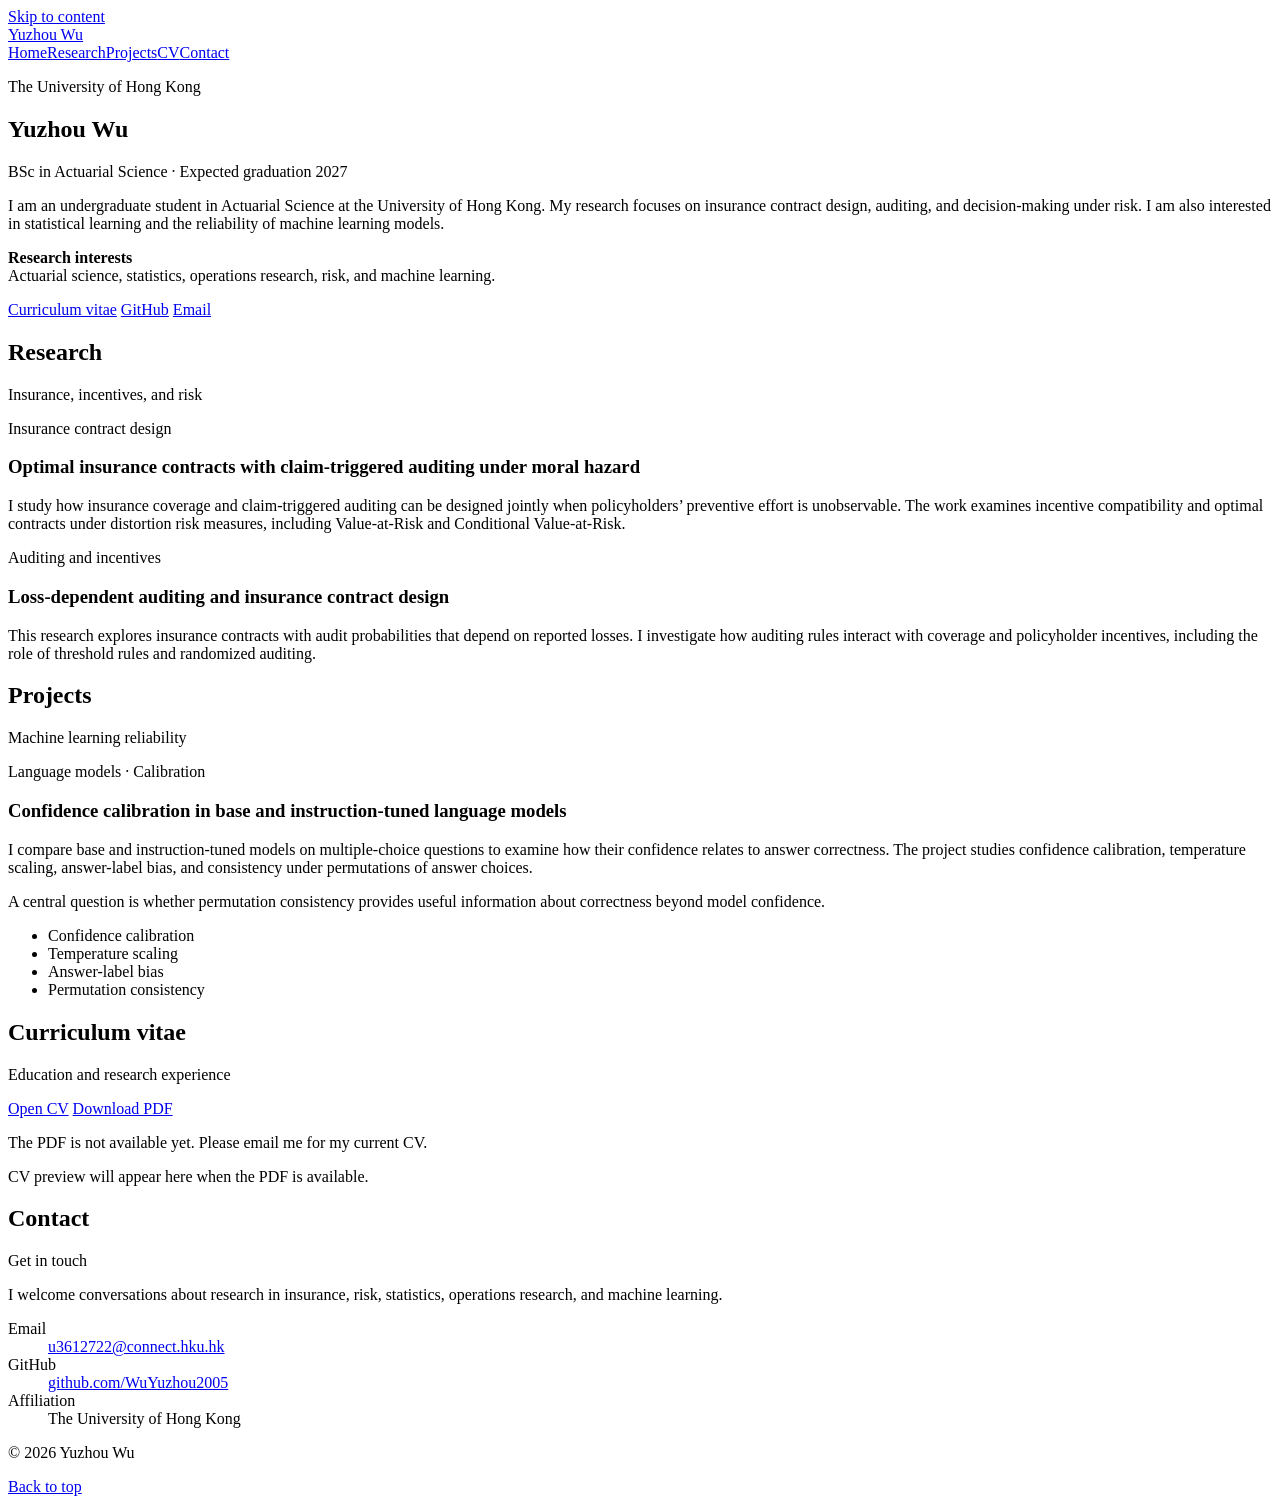
==== index.html @ 88e04daa "Add existing academic website homepage" ====
<!doctype html>
<html lang="en">
<head>
  <meta charset="utf-8">
  <meta name="viewport" content="width=device-width, initial-scale=1">
  <meta name="description" content="Yuzhou Wu — undergraduate in Actuarial Science at the University of Hong Kong. Research in insurance, risk, statistics, operations research, and machine learning.">
  <meta name="theme-color" content="#ffffff">
  <title>Yuzhou Wu | Actuarial Science &amp; Statistics</title>
  <link rel="stylesheet" href="assets/styles.css">
  <script src="assets/site.js" defer></script>
</head>
<body>
  <a class="skip-link" href="#main">Skip to content</a>
  <header class="site-header">
    <div class="header-inner">
      <a class="wordmark" href="#home">Yuzhou Wu</a>
      <nav aria-label="Main navigation">
        <a href="#home">Home</a><a href="#research">Research</a><a href="#projects">Projects</a><a href="#cv">CV</a><a href="#contact">Contact</a>
      </nav>
    </div>
  </header>
  <main id="main" class="container">
    <section id="home" class="intro" aria-labelledby="home-title">
      <p class="eyebrow">The University of Hong Kong</p>
      <h1 id="home-title">Yuzhou Wu</h1>
      <p class="affiliation">BSc in Actuarial Science <span aria-hidden="true">·</span> Expected graduation 2027</p>
      <p class="bio">I am an undergraduate student in Actuarial Science at the University of Hong Kong. My research focuses on insurance contract design, auditing, and decision-making under risk. I am also interested in statistical learning and the reliability of machine learning models.</p>
      <p class="interests"><strong>Research interests</strong><br>Actuarial science, statistics, operations research, risk, and machine learning.</p>
      <div class="actions">
        <a class="button primary" href="#cv">Curriculum vitae</a>
        <a class="button" href="https://github.com/WuYuzhou2005">GitHub</a>
        <a class="button" href="mailto:u3612722@connect.hku.hk">Email</a>
      </div>
    </section>
    <section id="research" class="section" aria-labelledby="research-title">
      <div class="section-heading"><h2 id="research-title">Research</h2><p>Insurance, incentives, and risk</p></div>
      <article class="entry">
        <p class="entry-label">Insurance contract design</p>
        <h3>Optimal insurance contracts with claim-triggered auditing under moral hazard</h3>
        <p>I study how insurance coverage and claim-triggered auditing can be designed jointly when policyholders’ preventive effort is unobservable. The work examines incentive compatibility and optimal contracts under distortion risk measures, including Value-at-Risk and Conditional Value-at-Risk.</p>
      </article>
      <article class="entry">
        <p class="entry-label">Auditing and incentives</p>
        <h3>Loss-dependent auditing and insurance contract design</h3>
        <p>This research explores insurance contracts with audit probabilities that depend on reported losses. I investigate how auditing rules interact with coverage and policyholder incentives, including the role of threshold rules and randomized auditing.</p>
      </article>
    </section>
    <section id="projects" class="section" aria-labelledby="projects-title">
      <div class="section-heading"><h2 id="projects-title">Projects</h2><p>Machine learning reliability</p></div>
      <article class="entry">
        <p class="entry-label">Language models · Calibration</p>
        <h3>Confidence calibration in base and instruction-tuned language models</h3>
        <p>I compare base and instruction-tuned models on multiple-choice questions to examine how their confidence relates to answer correctness. The project studies confidence calibration, temperature scaling, answer-label bias, and consistency under permutations of answer choices.</p>
        <p>A central question is whether permutation consistency provides useful information about correctness beyond model confidence.</p>
        <ul class="tags" aria-label="Project topics"><li>Confidence calibration</li><li>Temperature scaling</li><li>Answer-label bias</li><li>Permutation consistency</li></ul>
      </article>
    </section>
    <section id="cv" class="section" aria-labelledby="cv-title">
      <div class="section-heading"><h2 id="cv-title">Curriculum vitae</h2><p>Education and research experience</p></div>
      <div class="actions" id="cv-actions">
        <a class="button primary" href="/Yuzhou_Wu_CV.pdf" target="_blank" rel="noopener" aria-disabled="true">Open CV</a>
        <a class="button" href="/Yuzhou_Wu_CV.pdf" download="Yuzhou_Wu_CV.pdf" aria-disabled="true">Download PDF</a>
      </div>
      <p id="cv-status" role="status">The PDF is not available yet. Please email me for my current CV.</p>
      <div class="pdf-frame" id="cv-preview">
        <p class="pdf-placeholder" id="cv-placeholder">CV preview will appear here when the PDF is available.</p>
        <object id="cv-object" type="application/pdf" aria-label="Yuzhou Wu curriculum vitae" hidden>
          <p>Your browser cannot display this PDF. <a href="/Yuzhou_Wu_CV.pdf">Open the CV</a> to read it.</p>
        </object>
      </div>
      <noscript><p><a href="/Yuzhou_Wu_CV.pdf">Open CV (PDF)</a>. If the PDF is unavailable, please email me for a copy.</p></noscript>
    </section>
    <section id="contact" class="section" aria-labelledby="contact-title">
      <div class="section-heading"><h2 id="contact-title">Contact</h2><p>Get in touch</p></div>
      <p>I welcome conversations about research in insurance, risk, statistics, operations research, and machine learning.</p>
      <dl class="contact-list">
        <dt>Email</dt><dd><a href="mailto:u3612722@connect.hku.hk">u3612722@connect.hku.hk</a></dd>
        <dt>GitHub</dt><dd><a href="https://github.com/WuYuzhou2005">github.com/WuYuzhou2005</a></dd>
        <dt>Affiliation</dt><dd>The University of Hong Kong</dd>
      </dl>
    </section>
  </main>
  <footer class="container site-footer"><p>© <span id="year">2026</span> Yuzhou Wu</p><a href="#home">Back to top</a></footer>
</body>
</html>
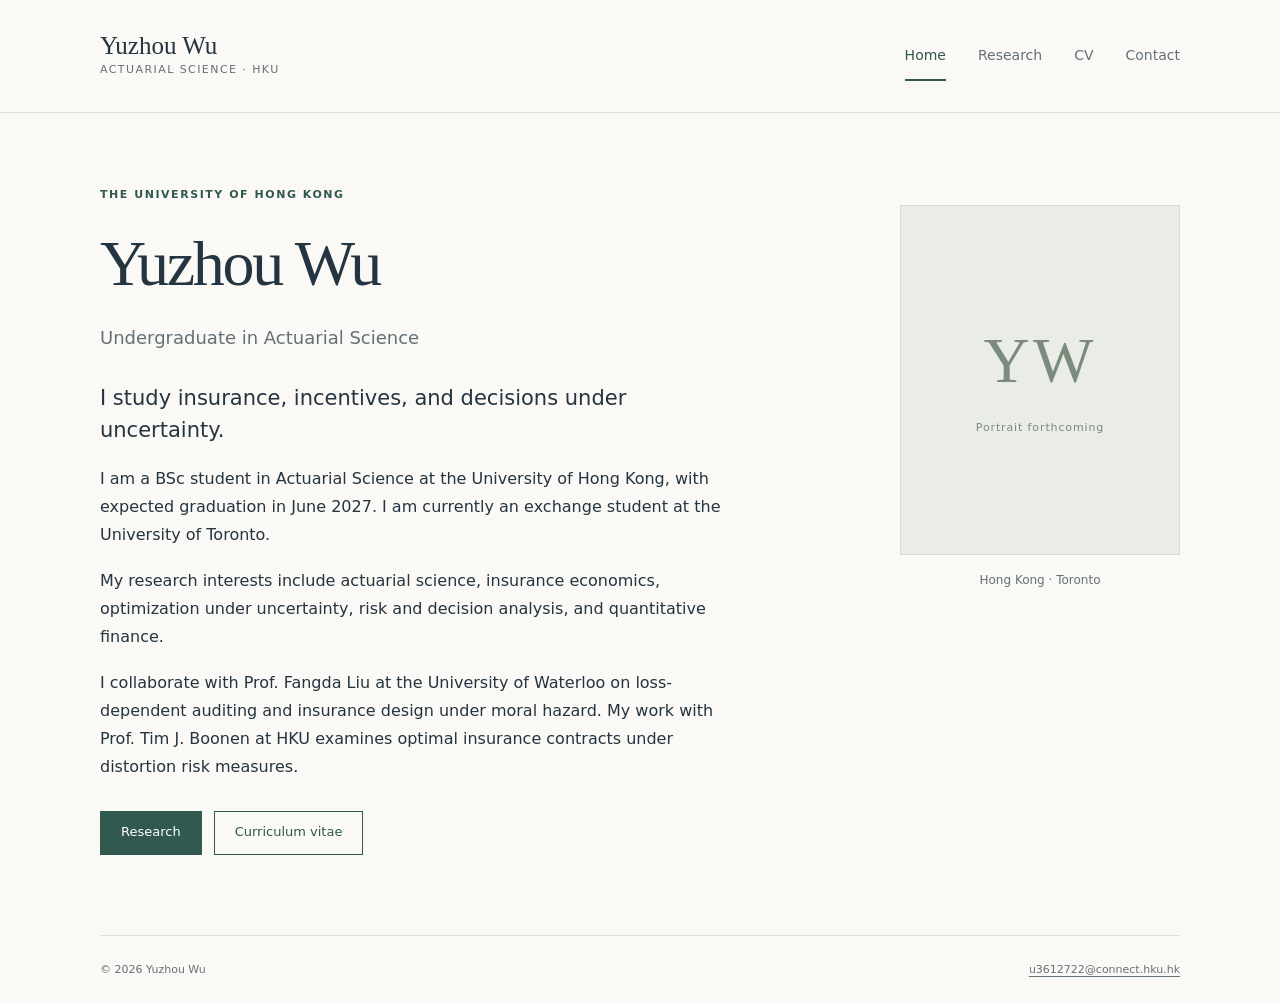
==== commit b3b19b60: "Create separate academic pages with portrait space, updated research, and HTML CV" ====
--- a/index.html
+++ b/index.html
@@ -1,85 +1,6 @@
-<!doctype html>
-<html lang="en">
-<head>
-  <meta charset="utf-8">
-  <meta name="viewport" content="width=device-width, initial-scale=1">
-  <meta name="description" content="Yuzhou Wu — undergraduate in Actuarial Science at the University of Hong Kong. Research in insurance, risk, statistics, operations research, and machine learning.">
-  <meta name="theme-color" content="#ffffff">
-  <title>Yuzhou Wu | Actuarial Science &amp; Statistics</title>
-  <link rel="stylesheet" href="assets/styles.css">
-  <script src="assets/site.js" defer></script>
-</head>
-<body>
-  <a class="skip-link" href="#main">Skip to content</a>
-  <header class="site-header">
-    <div class="header-inner">
-      <a class="wordmark" href="#home">Yuzhou Wu</a>
-      <nav aria-label="Main navigation">
-        <a href="#home">Home</a><a href="#research">Research</a><a href="#projects">Projects</a><a href="#cv">CV</a><a href="#contact">Contact</a>
-      </nav>
-    </div>
-  </header>
-  <main id="main" class="container">
-    <section id="home" class="intro" aria-labelledby="home-title">
-      <p class="eyebrow">The University of Hong Kong</p>
-      <h1 id="home-title">Yuzhou Wu</h1>
-      <p class="affiliation">BSc in Actuarial Science <span aria-hidden="true">·</span> Expected graduation 2027</p>
-      <p class="bio">I am an undergraduate student in Actuarial Science at the University of Hong Kong. My research focuses on insurance contract design, auditing, and decision-making under risk. I am also interested in statistical learning and the reliability of machine learning models.</p>
-      <p class="interests"><strong>Research interests</strong><br>Actuarial science, statistics, operations research, risk, and machine learning.</p>
-      <div class="actions">
-        <a class="button primary" href="#cv">Curriculum vitae</a>
-        <a class="button" href="https://github.com/WuYuzhou2005">GitHub</a>
-        <a class="button" href="mailto:u3612722@connect.hku.hk">Email</a>
-      </div>
-    </section>
-    <section id="research" class="section" aria-labelledby="research-title">
-      <div class="section-heading"><h2 id="research-title">Research</h2><p>Insurance, incentives, and risk</p></div>
-      <article class="entry">
-        <p class="entry-label">Insurance contract design</p>
-        <h3>Optimal insurance contracts with claim-triggered auditing under moral hazard</h3>
-        <p>I study how insurance coverage and claim-triggered auditing can be designed jointly when policyholders’ preventive effort is unobservable. The work examines incentive compatibility and optimal contracts under distortion risk measures, including Value-at-Risk and Conditional Value-at-Risk.</p>
-      </article>
-      <article class="entry">
-        <p class="entry-label">Auditing and incentives</p>
-        <h3>Loss-dependent auditing and insurance contract design</h3>
-        <p>This research explores insurance contracts with audit probabilities that depend on reported losses. I investigate how auditing rules interact with coverage and policyholder incentives, including the role of threshold rules and randomized auditing.</p>
-      </article>
-    </section>
-    <section id="projects" class="section" aria-labelledby="projects-title">
-      <div class="section-heading"><h2 id="projects-title">Projects</h2><p>Machine learning reliability</p></div>
-      <article class="entry">
-        <p class="entry-label">Language models · Calibration</p>
-        <h3>Confidence calibration in base and instruction-tuned language models</h3>
-        <p>I compare base and instruction-tuned models on multiple-choice questions to examine how their confidence relates to answer correctness. The project studies confidence calibration, temperature scaling, answer-label bias, and consistency under permutations of answer choices.</p>
-        <p>A central question is whether permutation consistency provides useful information about correctness beyond model confidence.</p>
-        <ul class="tags" aria-label="Project topics"><li>Confidence calibration</li><li>Temperature scaling</li><li>Answer-label bias</li><li>Permutation consistency</li></ul>
-      </article>
-    </section>
-    <section id="cv" class="section" aria-labelledby="cv-title">
-      <div class="section-heading"><h2 id="cv-title">Curriculum vitae</h2><p>Education and research experience</p></div>
-      <div class="actions" id="cv-actions">
-        <a class="button primary" href="/Yuzhou_Wu_CV.pdf" target="_blank" rel="noopener" aria-disabled="true">Open CV</a>
-        <a class="button" href="/Yuzhou_Wu_CV.pdf" download="Yuzhou_Wu_CV.pdf" aria-disabled="true">Download PDF</a>
-      </div>
-      <p id="cv-status" role="status">The PDF is not available yet. Please email me for my current CV.</p>
-      <div class="pdf-frame" id="cv-preview">
-        <p class="pdf-placeholder" id="cv-placeholder">CV preview will appear here when the PDF is available.</p>
-        <object id="cv-object" type="application/pdf" aria-label="Yuzhou Wu curriculum vitae" hidden>
-          <p>Your browser cannot display this PDF. <a href="/Yuzhou_Wu_CV.pdf">Open the CV</a> to read it.</p>
-        </object>
-      </div>
-      <noscript><p><a href="/Yuzhou_Wu_CV.pdf">Open CV (PDF)</a>. If the PDF is unavailable, please email me for a copy.</p></noscript>
-    </section>
-    <section id="contact" class="section" aria-labelledby="contact-title">
-      <div class="section-heading"><h2 id="contact-title">Contact</h2><p>Get in touch</p></div>
-      <p>I welcome conversations about research in insurance, risk, statistics, operations research, and machine learning.</p>
-      <dl class="contact-list">
-        <dt>Email</dt><dd><a href="mailto:u3612722@connect.hku.hk">u3612722@connect.hku.hk</a></dd>
-        <dt>GitHub</dt><dd><a href="https://github.com/WuYuzhou2005">github.com/WuYuzhou2005</a></dd>
-        <dt>Affiliation</dt><dd>The University of Hong Kong</dd>
-      </dl>
-    </section>
-  </main>
-  <footer class="container site-footer"><p>© <span id="year">2026</span> Yuzhou Wu</p><a href="#home">Back to top</a></footer>
-</body>
-</html>
+<!doctype html>
+<html lang="en"><head><meta charset="utf-8"><meta name="viewport" content="width=device-width, initial-scale=1">
+<meta name="description" content="Yuzhou Wu — Actuarial Science at the University of Hong Kong. Insurance economics, risk, and optimization under uncertainty.">
+<title>Home | Yuzhou Wu</title><link rel="stylesheet" href="/assets/styles.css"><script src="/assets/site.js" defer></script></head>
+<body><a class="skip-link" href="#main">Skip to content</a><header class="site-header"><div class="header-inner"><a class="wordmark" href="/">Yuzhou Wu<span>Actuarial Science · HKU</span></a><nav aria-label="Main navigation"><a href="/index.html" aria-current="page">Home</a><a href="/research.html">Research</a><a href="/cv.html">CV</a><a href="/contact.html">Contact</a></nav></div></header>
+<main id="main" class="container"><section class="home-grid"><div class="home-copy"><p class="eyebrow">The University of Hong Kong</p><h1>Yuzhou Wu</h1><p class="subtitle">Undergraduate in Actuarial Science</p><p class="lead">I study insurance, incentives, and decisions under uncertainty.</p><p>I am a BSc student in Actuarial Science at the University of Hong Kong, with expected graduation in June 2027. I am currently an exchange student at the University of Toronto.</p><p>My research interests include actuarial science, insurance economics, optimization under uncertainty, risk and decision analysis, and quantitative finance.</p><p>I collaborate with Prof. Fangda Liu at the University of Waterloo on loss-dependent auditing and insurance design under moral hazard. My work with Prof. Tim J. Boonen at HKU examines optimal insurance contracts under distortion risk measures.</p><div class="actions"><a class="button primary" href="/research.html">Research</a><a class="button" href="/cv.html">Curriculum vitae</a></div></div><aside class="portrait-column"><div class="portrait-slot" role="img" aria-label="Space reserved for a portrait of Yuzhou Wu"><span class="portrait-initials" aria-hidden="true">YW</span><span class="portrait-caption">Portrait forthcoming</span></div><p class="portrait-note">Hong Kong · Toronto</p></aside></section></main><footer class="container site-footer"><span>© <span id="year">2026</span> Yuzhou Wu</span><a href="mailto:u3612722@connect.hku.hk">u3612722@connect.hku.hk</a></footer></body></html>
--- a/assets/styles.css
+++ b/assets/styles.css
@@ -0,0 +1,6 @@
+:root{--ink:#243440;--muted:#647078;--accent:#31594f;--line:#dedfd9;--paper:#faf9f5;color-scheme:light}
+*{box-sizing:border-box}body{margin:0;background:var(--paper);color:var(--ink);font:16px/1.75 system-ui,-apple-system,"Segoe UI",sans-serif}a{color:var(--accent);text-underline-offset:.25em}a:focus-visible{outline:3px solid var(--accent);outline-offset:5px}.container,.header-inner{width:min(100% - 64px,1080px);margin-inline:auto}.site-header{border-bottom:1px solid var(--line)}.header-inner{min-height:112px;display:flex;align-items:center;justify-content:space-between;gap:32px}.wordmark{font:25px Georgia,serif;text-decoration:none;color:var(--ink)}.wordmark span{display:block;font:11px/1.8 system-ui;letter-spacing:.13em;text-transform:uppercase;color:var(--muted)}nav{display:flex;gap:32px}nav a{font-size:14px;color:var(--muted);text-decoration:none;padding:12px 0;border-bottom:2px solid transparent}nav a[aria-current],nav a:hover{color:var(--accent);border-color:var(--accent)}main{min-height:calc(100vh - 203px)}h1,h2,h3{font-family:Georgia,serif;font-weight:400;line-height:1.25}h1{font-size:clamp(40px,5vw,64px);letter-spacing:-.035em;margin:0 0 18px}h2{font-size:27px;margin:0 0 24px}h3{font-size:21px;margin:0 0 10px}p{margin:0 0 18px}.eyebrow{color:var(--accent);text-transform:uppercase;font-size:11px;letter-spacing:.14em;font-weight:650;margin-bottom:20px}.subtitle,.meta,.muted{color:var(--muted)}.subtitle{font-size:18px;margin-bottom:28px}.lead{font-size:21px;line-height:1.55}.home-grid{display:grid;grid-template-columns:minmax(0,1fr) 280px;gap:85px;padding:72px 0 80px;align-items:start}.home-copy{max-width:650px}.portrait-column{padding-top:20px}.portrait-slot{width:100%;aspect-ratio:4/5;background:#e9ede6;border:1px solid #d6ddd1;display:flex;flex-direction:column;align-items:center;justify-content:center;color:#7b8b7d}.portrait-initials{font:64px/1.2 Georgia,serif;letter-spacing:.05em}.portrait-caption{font-size:11px;letter-spacing:.08em;margin-top:18px}.portrait-note{text-align:center;font-size:12px;color:var(--muted);margin-top:15px}.portrait-photo{object-fit:cover}.actions{display:flex;flex-wrap:wrap;gap:12px;margin-top:30px}.button{display:inline-flex;align-items:center;justify-content:center;min-height:44px;padding:9px 20px;border:1px solid var(--accent);color:var(--accent);font-size:13px;text-decoration:none}.button:hover{background:#e9ede6}.button.primary{background:var(--accent);color:white}.page-title{padding:56px 0 34px}.page-title h1{font-size:48px}.page-title .eyebrow{margin-bottom:15px}.content-section{padding:28px 0 40px;border-top:1px solid var(--line);max-width:850px}.research-project,.paper{max-width:800px}.meta{font-size:13px;margin-bottom:16px}.paper .eyebrow{margin-bottom:12px}.paper h3{font-size:25px;line-height:1.4}.paper h3 a{color:var(--ink);text-decoration:none}.paper h3 a:hover{color:var(--accent)}.paper p{margin-bottom:12px}.text-link{font-size:14px}.doi{font-size:12px;color:var(--muted);margin-top:8px}.cv-title{display:flex;justify-content:space-between;align-items:center;gap:24px}.cv-layout{display:grid;grid-template-columns:180px minmax(0,1fr);gap:60px;padding-bottom:60px}.cv-index{align-self:start;position:sticky;top:28px;border-top:1px solid var(--line);padding-top:22px}.cv-index p{font-size:10px;text-transform:uppercase;letter-spacing:.12em;color:var(--muted);margin-bottom:15px}.cv-index a{display:block;font-size:12px;margin-bottom:12px;text-decoration:none;color:var(--muted)}.cv-index a:hover{color:var(--accent)}.cv-section{border-top:1px solid var(--line);padding:26px 0;scroll-margin-top:24px}.cv-section h2{font-size:25px}.cv-entry+.cv-entry{margin-top:30px}.entry-heading{display:flex;justify-content:space-between;align-items:baseline;gap:20px}.entry-heading h3{font-size:18px}.entry-heading span{font-size:11px;color:var(--muted);flex-shrink:0}.cv-body{font-size:14px}.cv-body ul{padding-left:20px;margin:12px 0 0}.cv-body li{margin-bottom:8px}.cv-body .paper h3{font-size:20px}.course-list{margin:0}.course-list dt{font-weight:600;margin-top:18px}.course-list dt:first-child{margin-top:0}.course-list dd{margin:5px 0 0;color:var(--muted)}.contact-content{max-width:750px;padding:20px 0 80px;border-top:1px solid var(--line)}.contact-list{display:grid;grid-template-columns:110px 1fr;gap:24px 30px;margin-top:40px}.contact-list dt{color:var(--muted);font-size:13px}.contact-list dd{margin:0;overflow-wrap:anywhere}.site-footer{border-top:1px solid var(--line);padding:24px 0;display:flex;justify-content:space-between;gap:20px;color:var(--muted);font-size:11px}.site-footer a{color:var(--muted)}.skip-link{position:absolute;top:-100px;left:20px;background:white;padding:10px;z-index:10}.skip-link:focus{top:10px}
+@media(max-width:850px){.home-grid{gap:40px;grid-template-columns:minmax(0,1fr) 220px}.cv-layout{gap:30px;grid-template-columns:150px minmax(0,1fr)}.entry-heading{display:block}.entry-heading span{display:block;margin-bottom:6px}}
+@media(max-width:640px){.container,.header-inner{width:calc(100% - 40px)}.header-inner{flex-direction:column;align-items:flex-start;gap:14px;padding:20px 0}nav{gap:25px}nav a{padding:5px 0}.home-grid{grid-template-columns:1fr;padding:38px 0 50px;gap:32px}.portrait-column{grid-row:1;padding:0;width:150px}.portrait-initials{font-size:40px}.portrait-caption{font-size:9px;margin-top:10px}.portrait-note{display:none}.home-copy h1{font-size:46px}.page-title{padding-top:38px}.page-title h1{font-size:38px}.cv-title{display:block}.cv-title .button{margin-top:8px}.cv-layout{grid-template-columns:1fr;gap:0}.cv-index{display:none}.contact-list{grid-template-columns:1fr;gap:6px}.contact-list dd{margin-bottom:15px}.site-footer{flex-direction:column;gap:6px}.lead{font-size:19px}}
+@media print{body{background:white;color:black}.site-header,.site-footer,.skip-link,.cv-index,.button{display:none}.container{width:100%}.cv-layout{display:block}.page-title{padding-top:0}.cv-section{break-inside:avoid}.cv-body{font-size:11px}.cv-entry{break-inside:avoid}}
+
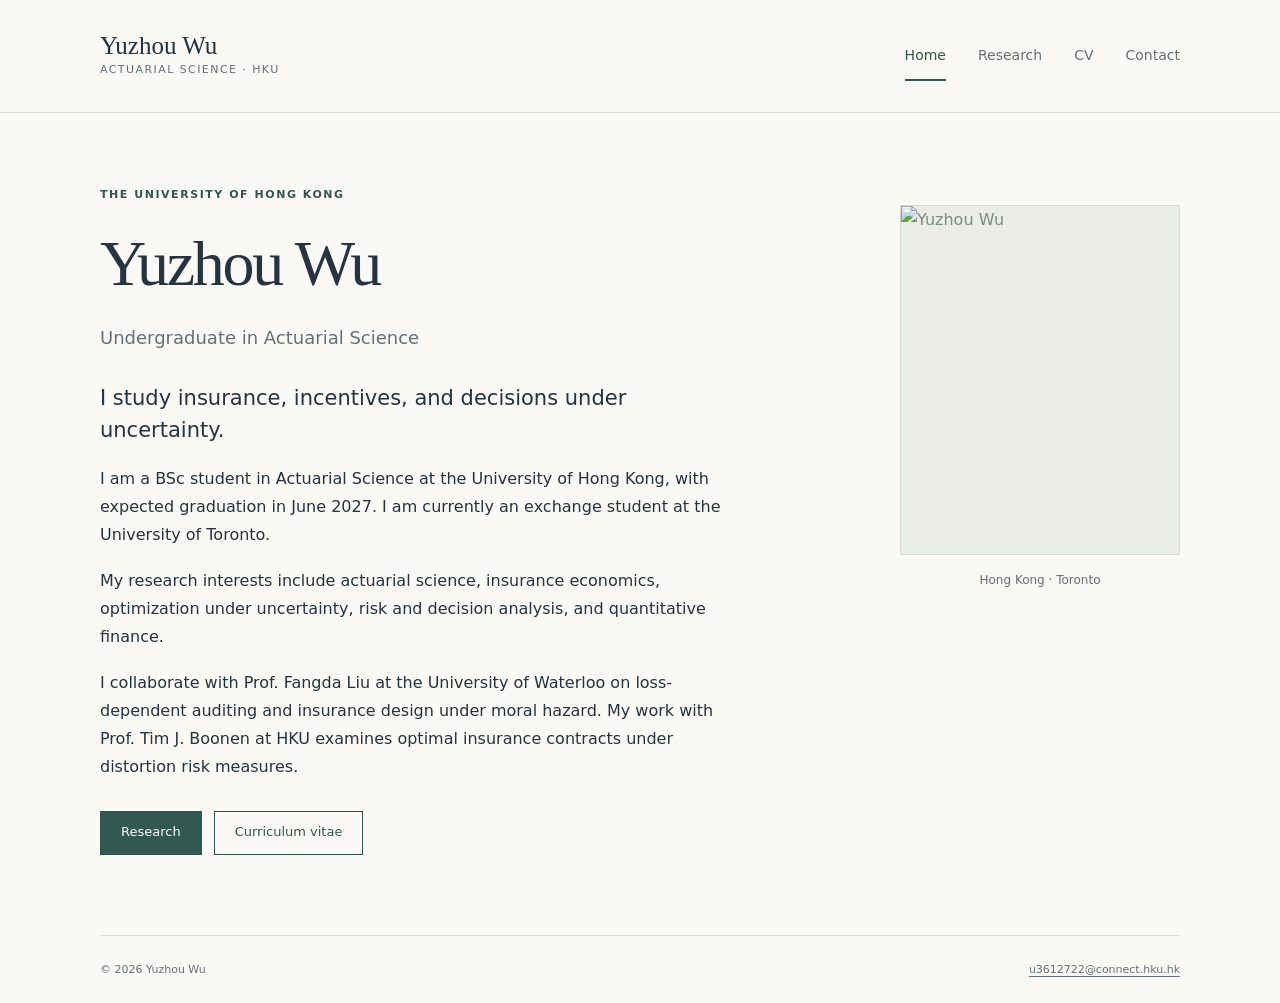
==== commit 2d6209b5: "Add portrait image to index.html Updated the portrait section to include an image for Yuzhou Wu." ====
--- a/index.html
+++ b/index.html
@@ -3,4 +3,6 @@
 <meta name="description" content="Yuzhou Wu — Actuarial Science at the University of Hong Kong. Insurance economics, risk, and optimization under uncertainty.">
 <title>Home | Yuzhou Wu</title><link rel="stylesheet" href="/assets/styles.css"><script src="/assets/site.js" defer></script></head>
 <body><a class="skip-link" href="#main">Skip to content</a><header class="site-header"><div class="header-inner"><a class="wordmark" href="/">Yuzhou Wu<span>Actuarial Science · HKU</span></a><nav aria-label="Main navigation"><a href="/index.html" aria-current="page">Home</a><a href="/research.html">Research</a><a href="/cv.html">CV</a><a href="/contact.html">Contact</a></nav></div></header>
-<main id="main" class="container"><section class="home-grid"><div class="home-copy"><p class="eyebrow">The University of Hong Kong</p><h1>Yuzhou Wu</h1><p class="subtitle">Undergraduate in Actuarial Science</p><p class="lead">I study insurance, incentives, and decisions under uncertainty.</p><p>I am a BSc student in Actuarial Science at the University of Hong Kong, with expected graduation in June 2027. I am currently an exchange student at the University of Toronto.</p><p>My research interests include actuarial science, insurance economics, optimization under uncertainty, risk and decision analysis, and quantitative finance.</p><p>I collaborate with Prof. Fangda Liu at the University of Waterloo on loss-dependent auditing and insurance design under moral hazard. My work with Prof. Tim J. Boonen at HKU examines optimal insurance contracts under distortion risk measures.</p><div class="actions"><a class="button primary" href="/research.html">Research</a><a class="button" href="/cv.html">Curriculum vitae</a></div></div><aside class="portrait-column"><div class="portrait-slot" role="img" aria-label="Space reserved for a portrait of Yuzhou Wu"><span class="portrait-initials" aria-hidden="true">YW</span><span class="portrait-caption">Portrait forthcoming</span></div><p class="portrait-note">Hong Kong · Toronto</p></aside></section></main><footer class="container site-footer"><span>© <span id="year">2026</span> Yuzhou Wu</span><a href="mailto:u3612722@connect.hku.hk">u3612722@connect.hku.hk</a></footer></body></html>+<main id="main" class="container"><section class="home-grid"><div class="home-copy"><p class="eyebrow">The University of Hong Kong</p><h1>Yuzhou Wu</h1><p class="subtitle">Undergraduate in Actuarial Science</p><p class="lead">I study insurance, incentives, and decisions under uncertainty.</p><p>I am a BSc student in Actuarial Science at the University of Hong Kong, with expected graduation in June 2027. I am currently an exchange student at the University of Toronto.</p><p>My research interests include actuarial science, insurance economics, optimization under uncertainty, risk and decision analysis, and quantitative finance.</p><p>I collaborate with Prof. Fangda Liu at the University of Waterloo on loss-dependent auditing and insurance design under moral hazard. My work with Prof. Tim J. Boonen at HKU examines optimal insurance contracts under distortion risk measures.</p><div class="actions"><a class="button primary" href="/research.html">Research</a><a class="button" href="/cv.html">Curriculum vitae</a></div></div><aside class="portrait-column"><img class="portrait-slot portrait-photo"
+     src="/assets/portrait.png"
+     alt="Yuzhou Wu"><p class="portrait-note">Hong Kong · Toronto</p></aside></section></main><footer class="container site-footer"><span>© <span id="year">2026</span> Yuzhou Wu</span><a href="mailto:u3612722@connect.hku.hk">u3612722@connect.hku.hk</a></footer></body></html>
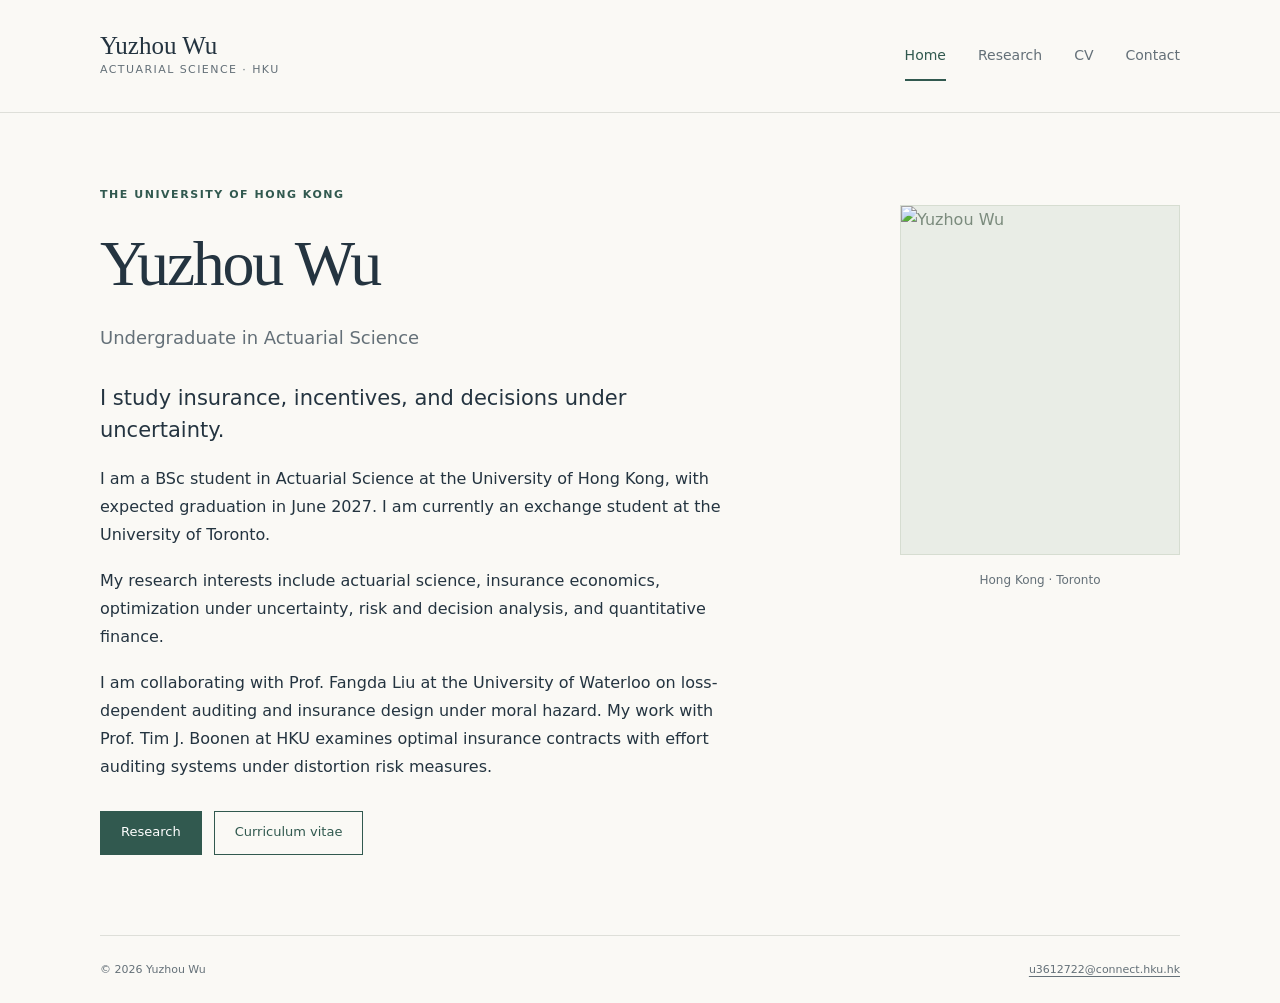
==== commit f3efa2f7: "Revise content in index.html for clarity and detail Updated research collaboration details and added" ====
--- a/index.html
+++ b/index.html
@@ -3,6 +3,6 @@
 <meta name="description" content="Yuzhou Wu — Actuarial Science at the University of Hong Kong. Insurance economics, risk, and optimization under uncertainty.">
 <title>Home | Yuzhou Wu</title><link rel="stylesheet" href="/assets/styles.css"><script src="/assets/site.js" defer></script></head>
 <body><a class="skip-link" href="#main">Skip to content</a><header class="site-header"><div class="header-inner"><a class="wordmark" href="/">Yuzhou Wu<span>Actuarial Science · HKU</span></a><nav aria-label="Main navigation"><a href="/index.html" aria-current="page">Home</a><a href="/research.html">Research</a><a href="/cv.html">CV</a><a href="/contact.html">Contact</a></nav></div></header>
-<main id="main" class="container"><section class="home-grid"><div class="home-copy"><p class="eyebrow">The University of Hong Kong</p><h1>Yuzhou Wu</h1><p class="subtitle">Undergraduate in Actuarial Science</p><p class="lead">I study insurance, incentives, and decisions under uncertainty.</p><p>I am a BSc student in Actuarial Science at the University of Hong Kong, with expected graduation in June 2027. I am currently an exchange student at the University of Toronto.</p><p>My research interests include actuarial science, insurance economics, optimization under uncertainty, risk and decision analysis, and quantitative finance.</p><p>I collaborate with Prof. Fangda Liu at the University of Waterloo on loss-dependent auditing and insurance design under moral hazard. My work with Prof. Tim J. Boonen at HKU examines optimal insurance contracts under distortion risk measures.</p><div class="actions"><a class="button primary" href="/research.html">Research</a><a class="button" href="/cv.html">Curriculum vitae</a></div></div><aside class="portrait-column"><img class="portrait-slot portrait-photo"
+<main id="main" class="container"><section class="home-grid"><div class="home-copy"><p class="eyebrow">The University of Hong Kong</p><h1>Yuzhou Wu</h1><p class="subtitle">Undergraduate in Actuarial Science</p><p class="lead">I study insurance, incentives, and decisions under uncertainty.</p><p>I am a BSc student in Actuarial Science at the University of Hong Kong, with expected graduation in June 2027. I am currently an exchange student at the University of Toronto.</p><p>My research interests include actuarial science, insurance economics, optimization under uncertainty, risk and decision analysis, and quantitative finance.</p><p>I am collaborating with Prof. Fangda Liu at the University of Waterloo on loss-dependent auditing and insurance design under moral hazard. My work with Prof. Tim J. Boonen at HKU examines optimal insurance contracts with effort auditing systems under distortion risk measures.</p><div class="actions"><a class="button primary" href="/research.html">Research</a><a class="button" href="/cv.html">Curriculum vitae</a></div></div><aside class="portrait-column"><img class="portrait-slot portrait-photo"
      src="/assets/portrait.png"
      alt="Yuzhou Wu"><p class="portrait-note">Hong Kong · Toronto</p></aside></section></main><footer class="container site-footer"><span>© <span id="year">2026</span> Yuzhou Wu</span><a href="mailto:u3612722@connect.hku.hk">u3612722@connect.hku.hk</a></footer></body></html>
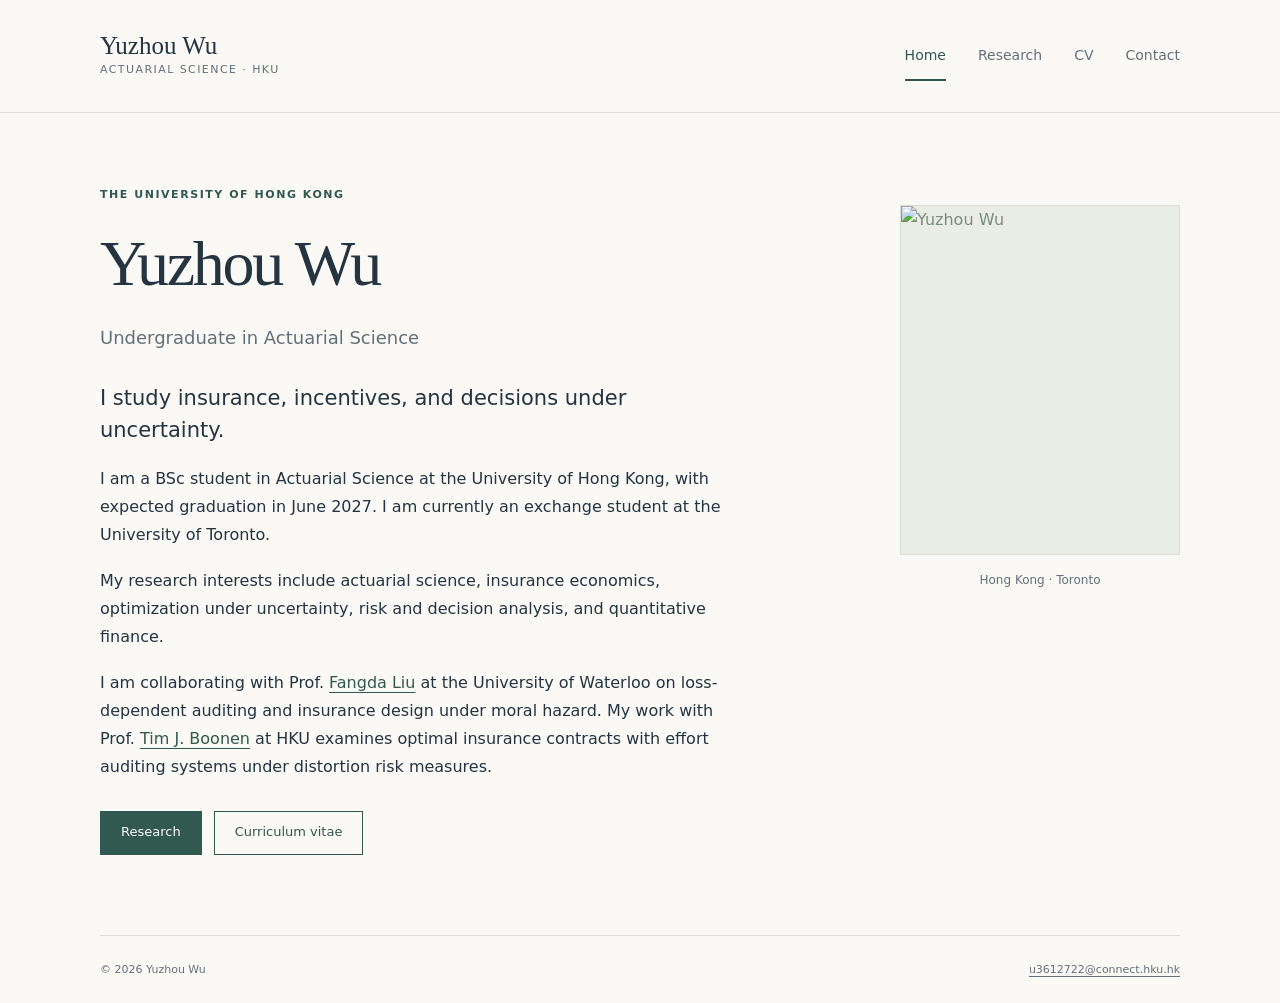
==== commit 9d5e37f4: "Link Fangda Liu and Tim J. Boonen names to faculty homepages" ====
--- a/index.html
+++ b/index.html
@@ -3,6 +3,6 @@
 <meta name="description" content="Yuzhou Wu — Actuarial Science at the University of Hong Kong. Insurance economics, risk, and optimization under uncertainty.">
 <title>Home | Yuzhou Wu</title><link rel="stylesheet" href="/assets/styles.css"><script src="/assets/site.js" defer></script></head>
 <body><a class="skip-link" href="#main">Skip to content</a><header class="site-header"><div class="header-inner"><a class="wordmark" href="/">Yuzhou Wu<span>Actuarial Science · HKU</span></a><nav aria-label="Main navigation"><a href="/index.html" aria-current="page">Home</a><a href="/research.html">Research</a><a href="/cv.html">CV</a><a href="/contact.html">Contact</a></nav></div></header>
-<main id="main" class="container"><section class="home-grid"><div class="home-copy"><p class="eyebrow">The University of Hong Kong</p><h1>Yuzhou Wu</h1><p class="subtitle">Undergraduate in Actuarial Science</p><p class="lead">I study insurance, incentives, and decisions under uncertainty.</p><p>I am a BSc student in Actuarial Science at the University of Hong Kong, with expected graduation in June 2027. I am currently an exchange student at the University of Toronto.</p><p>My research interests include actuarial science, insurance economics, optimization under uncertainty, risk and decision analysis, and quantitative finance.</p><p>I am collaborating with Prof. Fangda Liu at the University of Waterloo on loss-dependent auditing and insurance design under moral hazard. My work with Prof. Tim J. Boonen at HKU examines optimal insurance contracts with effort auditing systems under distortion risk measures.</p><div class="actions"><a class="button primary" href="/research.html">Research</a><a class="button" href="/cv.html">Curriculum vitae</a></div></div><aside class="portrait-column"><img class="portrait-slot portrait-photo"
+<main id="main" class="container"><section class="home-grid"><div class="home-copy"><p class="eyebrow">The University of Hong Kong</p><h1>Yuzhou Wu</h1><p class="subtitle">Undergraduate in Actuarial Science</p><p class="lead">I study insurance, incentives, and decisions under uncertainty.</p><p>I am a BSc student in Actuarial Science at the University of Hong Kong, with expected graduation in June 2027. I am currently an exchange student at the University of Toronto.</p><p>My research interests include actuarial science, insurance economics, optimization under uncertainty, risk and decision analysis, and quantitative finance.</p><p>I am collaborating with Prof. <a href="https://sites.google.com/site/fangdaliuactsc/home" target="_blank" rel="noopener noreferrer">Fangda Liu</a> at the University of Waterloo on loss-dependent auditing and insurance design under moral hazard. My work with Prof. <a href="https://saasresearch.hku.hk/~tjboonen/" target="_blank" rel="noopener noreferrer">Tim J. Boonen</a> at HKU examines optimal insurance contracts with effort auditing systems under distortion risk measures.</p><div class="actions"><a class="button primary" href="/research.html">Research</a><a class="button" href="/cv.html">Curriculum vitae</a></div></div><aside class="portrait-column"><img class="portrait-slot portrait-photo"
      src="/assets/portrait.png"
      alt="Yuzhou Wu"><p class="portrait-note">Hong Kong · Toronto</p></aside></section></main><footer class="container site-footer"><span>© <span id="year">2026</span> Yuzhou Wu</span><a href="mailto:u3612722@connect.hku.hk">u3612722@connect.hku.hk</a></footer></body></html>
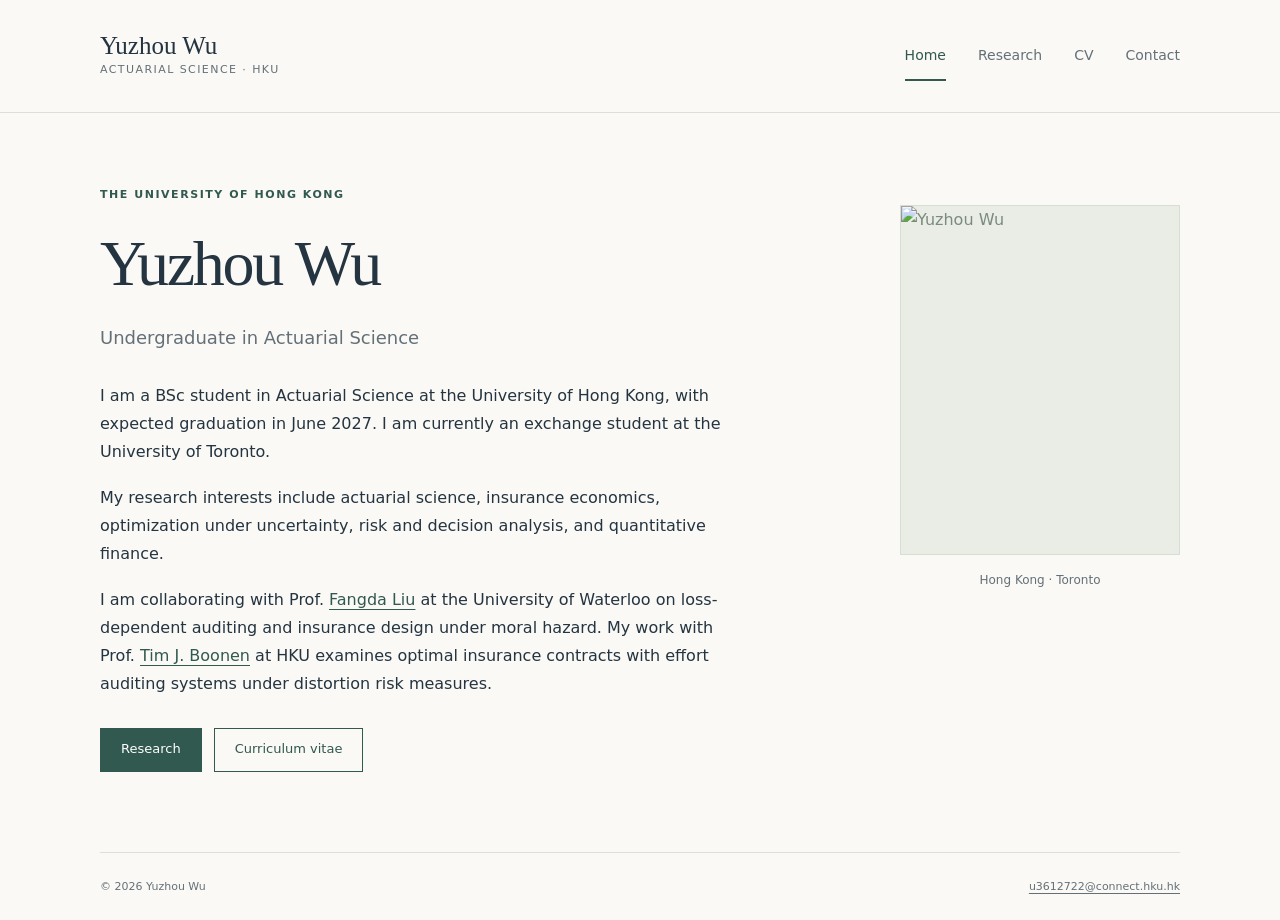
==== commit ab27d8fc: "Fix formatting and indentation in index.html Removed extra whitespace and corrected indentation in t" ====
--- a/index.html
+++ b/index.html
@@ -3,6 +3,6 @@
 <meta name="description" content="Yuzhou Wu — Actuarial Science at the University of Hong Kong. Insurance economics, risk, and optimization under uncertainty.">
 <title>Home | Yuzhou Wu</title><link rel="stylesheet" href="/assets/styles.css"><script src="/assets/site.js" defer></script></head>
 <body><a class="skip-link" href="#main">Skip to content</a><header class="site-header"><div class="header-inner"><a class="wordmark" href="/">Yuzhou Wu<span>Actuarial Science · HKU</span></a><nav aria-label="Main navigation"><a href="/index.html" aria-current="page">Home</a><a href="/research.html">Research</a><a href="/cv.html">CV</a><a href="/contact.html">Contact</a></nav></div></header>
-<main id="main" class="container"><section class="home-grid"><div class="home-copy"><p class="eyebrow">The University of Hong Kong</p><h1>Yuzhou Wu</h1><p class="subtitle">Undergraduate in Actuarial Science</p><p class="lead">I study insurance, incentives, and decisions under uncertainty.</p><p>I am a BSc student in Actuarial Science at the University of Hong Kong, with expected graduation in June 2027. I am currently an exchange student at the University of Toronto.</p><p>My research interests include actuarial science, insurance economics, optimization under uncertainty, risk and decision analysis, and quantitative finance.</p><p>I am collaborating with Prof. <a href="https://sites.google.com/site/fangdaliuactsc/home" target="_blank" rel="noopener noreferrer">Fangda Liu</a> at the University of Waterloo on loss-dependent auditing and insurance design under moral hazard. My work with Prof. <a href="https://saasresearch.hku.hk/~tjboonen/" target="_blank" rel="noopener noreferrer">Tim J. Boonen</a> at HKU examines optimal insurance contracts with effort auditing systems under distortion risk measures.</p><div class="actions"><a class="button primary" href="/research.html">Research</a><a class="button" href="/cv.html">Curriculum vitae</a></div></div><aside class="portrait-column"><img class="portrait-slot portrait-photo"
+<main id="main" class="container"><section class="home-grid"><div class="home-copy"><p class="eyebrow">The University of Hong Kong</p><h1>Yuzhou Wu</h1><p class="subtitle">Undergraduate in Actuarial Science</p><p>I am a BSc student in Actuarial Science at the University of Hong Kong, with expected graduation in June 2027. I am currently an exchange student at the University of Toronto.</p><p>My research interests include actuarial science, insurance economics, optimization under uncertainty, risk and decision analysis, and quantitative finance.</p><p>I am collaborating with Prof. <a href="https://sites.google.com/site/fangdaliuactsc/home" target="_blank" rel="noopener noreferrer">Fangda Liu</a> at the University of Waterloo on loss-dependent auditing and insurance design under moral hazard. My work with Prof. <a href="https://saasresearch.hku.hk/~tjboonen/" target="_blank" rel="noopener noreferrer">Tim J. Boonen</a> at HKU examines optimal insurance contracts with effort auditing systems under distortion risk measures.</p><div class="actions"><a class="button primary" href="/research.html">Research</a><a class="button" href="/cv.html">Curriculum vitae</a></div></div><aside class="portrait-column"><img class="portrait-slot portrait-photo"
      src="/assets/portrait.png"
      alt="Yuzhou Wu"><p class="portrait-note">Hong Kong · Toronto</p></aside></section></main><footer class="container site-footer"><span>© <span id="year">2026</span> Yuzhou Wu</span><a href="mailto:u3612722@connect.hku.hk">u3612722@connect.hku.hk</a></footer></body></html>
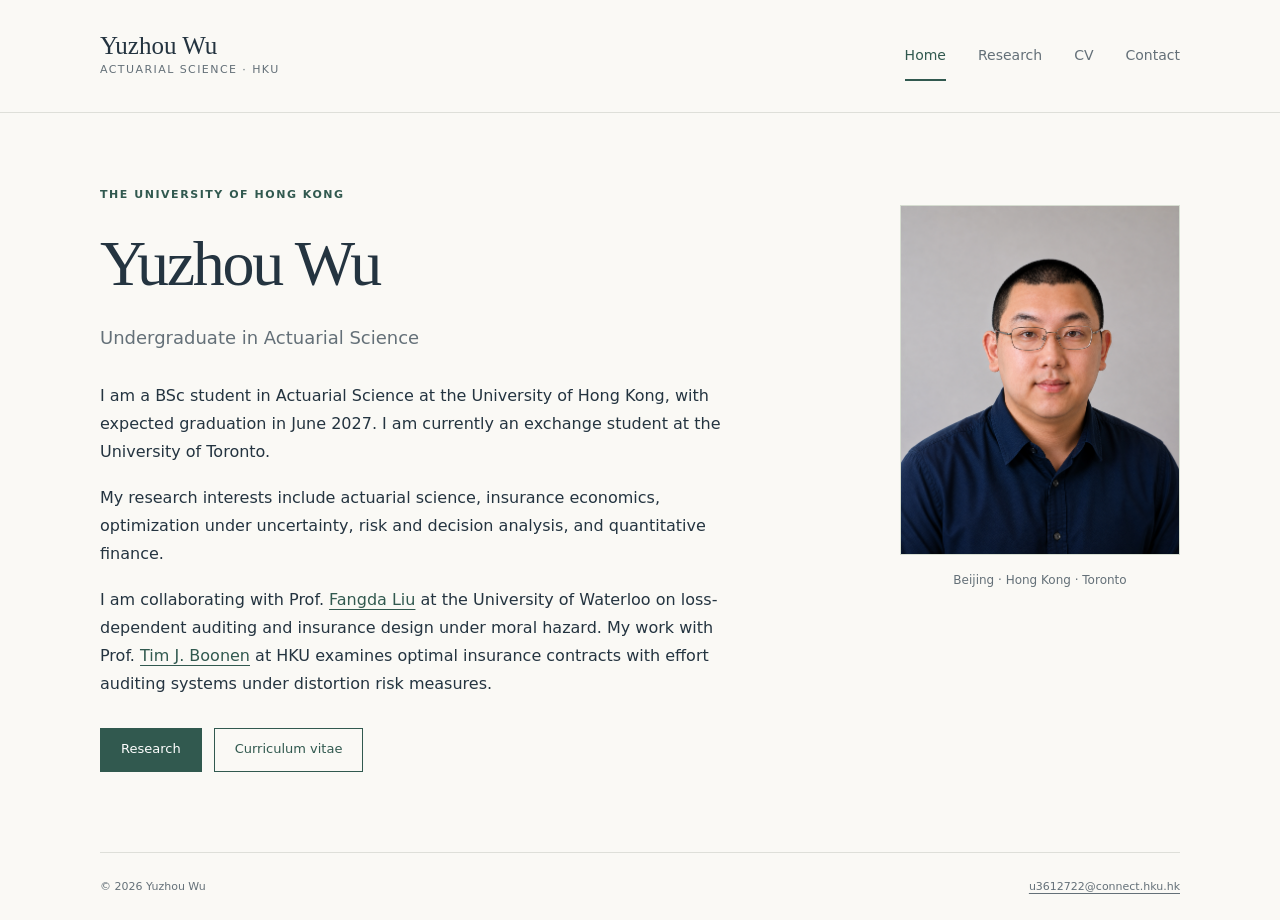
==== commit c05bc0b3: "Update portrait note and image alt text Updated the portrait note to include 'Beijing' and modified " ====
--- a/index.html
+++ b/index.html
@@ -5,4 +5,4 @@
 <body><a class="skip-link" href="#main">Skip to content</a><header class="site-header"><div class="header-inner"><a class="wordmark" href="/">Yuzhou Wu<span>Actuarial Science · HKU</span></a><nav aria-label="Main navigation"><a href="/index.html" aria-current="page">Home</a><a href="/research.html">Research</a><a href="/cv.html">CV</a><a href="/contact.html">Contact</a></nav></div></header>
 <main id="main" class="container"><section class="home-grid"><div class="home-copy"><p class="eyebrow">The University of Hong Kong</p><h1>Yuzhou Wu</h1><p class="subtitle">Undergraduate in Actuarial Science</p><p>I am a BSc student in Actuarial Science at the University of Hong Kong, with expected graduation in June 2027. I am currently an exchange student at the University of Toronto.</p><p>My research interests include actuarial science, insurance economics, optimization under uncertainty, risk and decision analysis, and quantitative finance.</p><p>I am collaborating with Prof. <a href="https://sites.google.com/site/fangdaliuactsc/home" target="_blank" rel="noopener noreferrer">Fangda Liu</a> at the University of Waterloo on loss-dependent auditing and insurance design under moral hazard. My work with Prof. <a href="https://saasresearch.hku.hk/~tjboonen/" target="_blank" rel="noopener noreferrer">Tim J. Boonen</a> at HKU examines optimal insurance contracts with effort auditing systems under distortion risk measures.</p><div class="actions"><a class="button primary" href="/research.html">Research</a><a class="button" href="/cv.html">Curriculum vitae</a></div></div><aside class="portrait-column"><img class="portrait-slot portrait-photo"
      src="/assets/portrait.png"
-     alt="Yuzhou Wu"><p class="portrait-note">Hong Kong · Toronto</p></aside></section></main><footer class="container site-footer"><span>© <span id="year">2026</span> Yuzhou Wu</span><a href="mailto:u3612722@connect.hku.hk">u3612722@connect.hku.hk</a></footer></body></html>
+     alt="Yuzhou Wu"><p class="portrait-note">Beijing · Hong Kong · Toronto</p></aside></section></main><footer class="container site-footer"><span>© <span id="year">2026</span> Yuzhou Wu</span><a href="mailto:u3612722@connect.hku.hk">u3612722@connect.hku.hk</a></footer></body></html>
